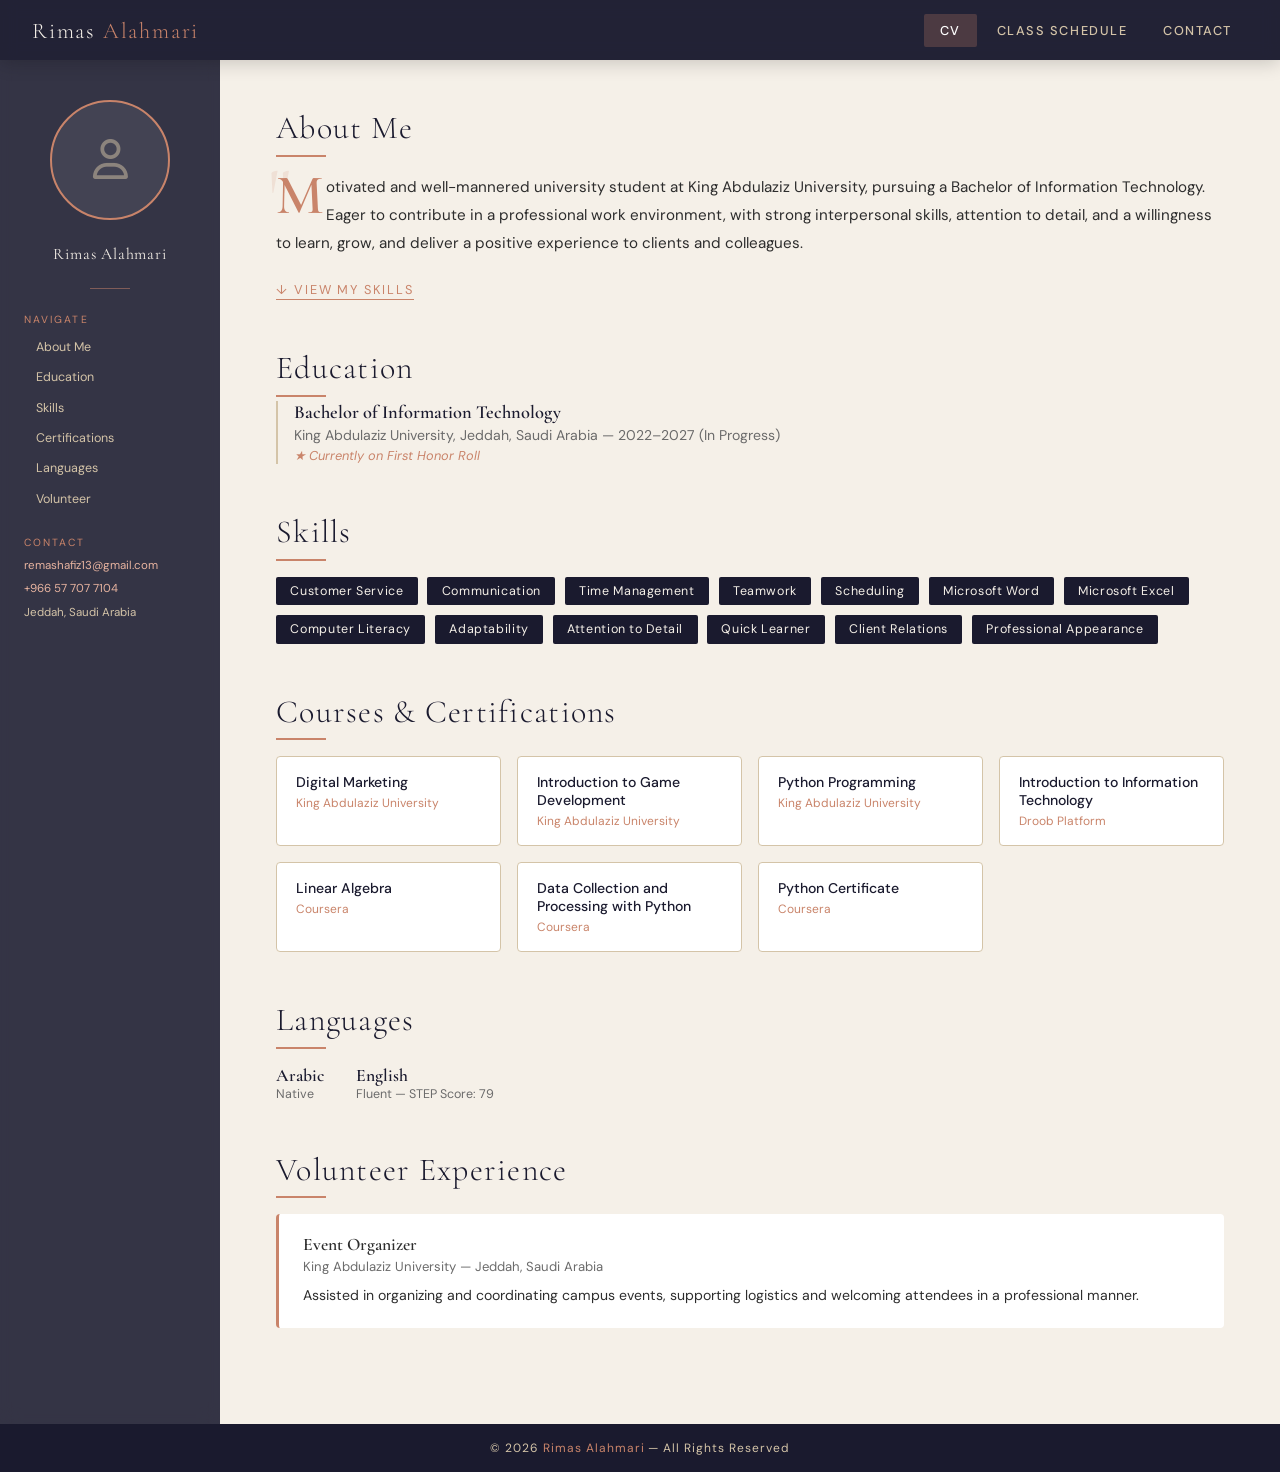
==== index.html @ 383517ef "First commit" ====
<!DOCTYPE html>
<html lang="en">
<head>
  <meta charset="UTF-8" />
  <meta name="viewport" content="width=device-width, initial-scale=1.0"/>
  <title>Rimas Alahmari — CV</title>
  <link rel="stylesheet" href="style.css" />
  <!-- Font Awesome for icons -->
  <link rel="stylesheet" href="https://cdnjs.cloudflare.com/ajax/libs/font-awesome/6.5.0/css/all.min.css"/>
</head>
<body>

  <!-- STICKY HEADER -->
  <header>
    <div class="header-brand">Rimas <span>Alahmari</span></div>
    <nav>
      <a href="index.html" class="active">CV</a>
      <a href="schedule.html">Class Schedule</a>
      <a href="contact.html">Contact</a>
    </nav>
  </header>

  <!-- PAGE WRAPPER -->
  <div class="page-wrapper">

    <!-- LEFT SIDEBAR -->
    <aside class="sidebar">

      <!-- Profile picture placeholder -->
      <div class="profile-img-wrapper">
        <!-- Replace the icon below with an <img> tag once you have your photo:
             <img src="images/profile.jpg" alt="Rimas Alahmari"> -->
        <span class="profile-placeholder">
          <i class="fa-regular fa-user"></i>
        </span>
      </div>

      <div class="sidebar-name">Rimas Alahmari</div>
      <div class="sidebar-divider"></div>

      <!-- Page navigation -->
      <div class="sidebar-section">
        <div class="sidebar-label">Navigate</div>
        <div class="sidebar-links">
          <a href="#about">About Me</a>
          <a href="#education">Education</a>
          <a href="#skills">Skills</a>
          <a href="#certifications">Certifications</a>
          <a href="#languages">Languages</a>
          <a href="#volunteer">Volunteer</a>
        </div>
      </div>

      <!-- Contact info -->
      <div class="sidebar-section">
        <div class="sidebar-label">Contact</div>
        <div class="sidebar-contact-item">
          <a href="mailto:remashafiz13@gmail.com">remashafiz13@gmail.com</a>
        </div>
        <div class="sidebar-contact-item">
          <a href="tel:+966577077104">+966 57 707 7104</a>
        </div>
        <div class="sidebar-contact-item">Jeddah, Saudi Arabia</div>
      </div>

      <!-- Social icons 
      <div class="social-icons">
        <a href="https://x.com" target="_blank" title="X (Twitter)" rel="noopener">
          <i class="fa-brands fa-x-twitter"></i>
        </a>
        <a href="https://linkedin.com" target="_blank" title="LinkedIn" rel="noopener">
          <i class="fa-brands fa-linkedin-in"></i>
        </a>
      </div>  -->

    </aside>

    <!-- MAIN CONTENT -->
    <main class="main-content">

      <!-- ABOUT ME -->
      <section id="about" class="section-block">
        <h2 class="section-title">About Me</h2>
        <p class="about-text">
          Motivated and well-mannered university student at King Abdulaziz University, pursuing a Bachelor of Information Technology. Eager to contribute in a professional work environment, with strong interpersonal skills, attention to detail, and a willingness to learn, grow, and deliver a positive experience to clients and colleagues.
        </p>
        <!-- Fragment link styled differently -->
        <a href="#skills" class="fragment-link">↓ View My Skills</a>
      </section>

      <!-- EDUCATION -->
      <section id="education" class="section-block">
        <h2 class="section-title">Education</h2>

        <div class="edu-item">
          <div class="edu-degree">Bachelor of Information Technology</div>
          <div class="edu-school">King Abdulaziz University, Jeddah, Saudi Arabia &mdash; 2022–2027 (In Progress)</div>
          <div class="edu-note">★ Currently on First Honor Roll</div>
        </div>

        <!-- <div class="edu-item">
          <div class="edu-degree">High School Certificate</div>
          <div class="edu-school">Saudi Arabia &mdash; 2021</div>
        </div> -->

      </section>

      <!-- SKILLS -->
      <section id="skills" class="section-block">
        <h2 class="section-title">Skills</h2>
        <div class="skills-grid">
          <span class="skill-tag">Customer Service</span>
          <span class="skill-tag">Communication</span>
          <span class="skill-tag">Time Management</span>
          <span class="skill-tag">Teamwork</span>
          <span class="skill-tag">Scheduling</span>
          <span class="skill-tag">Microsoft Word</span>
          <span class="skill-tag">Microsoft Excel</span>
          <span class="skill-tag">Computer Literacy</span>
          <span class="skill-tag">Adaptability</span>
          <span class="skill-tag">Attention to Detail</span>
          <span class="skill-tag">Quick Learner</span>
          <span class="skill-tag">Client Relations</span>
          <span class="skill-tag">Professional Appearance</span>
        </div>
      </section>

      <!-- CERTIFICATIONS -->
      <section id="certifications" class="section-block">
        <h2 class="section-title">Courses &amp; Certifications</h2>
        <div class="cert-grid">
          <div class="cert-card">
            <div class="cert-title">Digital Marketing</div>
            <div class="cert-org">King Abdulaziz University</div>
          </div>
          <div class="cert-card">
            <div class="cert-title">Introduction to Game Development</div>
            <div class="cert-org">King Abdulaziz University</div>
          </div>
          <div class="cert-card">
            <div class="cert-title">Python Programming</div>
            <div class="cert-org">King Abdulaziz University</div>
          </div>
          <div class="cert-card">
            <div class="cert-title">Introduction to Information Technology</div>
            <div class="cert-org">Droob Platform</div>
          </div>
          <div class="cert-card">
            <div class="cert-title">Linear Algebra</div>
            <div class="cert-org">Coursera</div>
          </div>
          <div class="cert-card">
            <div class="cert-title">Data Collection and Processing with Python</div>
            <div class="cert-org">Coursera</div>
          </div>
          <div class="cert-card">
            <div class="cert-title">Python Certificate</div>
            <div class="cert-org">Coursera</div>
          </div>
        </div>
      </section>

      <!-- LANGUAGES -->
      <section id="languages" class="section-block">
        <h2 class="section-title">Languages</h2>
        <div class="lang-list">
          <div class="lang-item">
            <div class="lang-name">Arabic</div>
            <div class="lang-level">Native</div>
          </div>
          <div class="lang-item">
            <div class="lang-name">English</div>
            <div class="lang-level">Fluent — STEP Score: 79</div>
          </div>
        </div>
      </section>

      <!-- VOLUNTEER -->
      <section id="volunteer" class="section-block">
        <h2 class="section-title">Volunteer Experience</h2>
        <div class="vol-item">
          <div class="vol-title">Event Organizer</div>
          <div class="vol-org">King Abdulaziz University — Jeddah, Saudi Arabia</div>
          <div class="vol-desc">Assisted in organizing and coordinating campus events, supporting logistics and welcoming attendees in a professional manner.</div>
        </div>
      </section>

    </main>
  </div>

  <!-- FOOTER -->
  <footer>
    &copy; 2026 <span>Rimas Alahmari</span> — All Rights Reserved
  </footer>

</body>
</html>
---- style.css ----
/* ========== GOOGLE FONTS ========== */
@import url('https://fonts.googleapis.com/css2?family=Cormorant+Garamond:ital,wght@0,300;0,400;0,600;1,300&family=DM+Sans:wght@300;400;500&display=swap');

/* ========== CSS VARIABLES ========== */
:root {
  --cream: #f5f0e8;
  --deep: #1a1a2e;
  --rose: #c9846a;
  --rose-light: #e8b4a0;
  --sand: #d4c4a8;
  --text: #2d2d2d;
  --text-light: #6b6b6b;
  --white: #ffffff;
  --nav-width: 220px;
  --header-height: 60px;
}

/* ========== RESET ========== */
*, *::before, *::after {
  margin: 0;
  padding: 0;
  box-sizing: border-box;
}

html {
  scroll-behavior: smooth;
}

body {
  font-family: 'DM Sans', sans-serif;
  color: var(--text);
  background-color: var(--cream);
  /* Background image placeholder — add your image path below */
  background-image: url('images/background.png');
  background-attachment: fixed;
  background-size: cover;
  background-repeat: repeat;
  min-height: 100vh;
  display: flex;
  flex-direction: column;
}

a {
  text-decoration: none;
  color: inherit;
}

/* ========== STICKY HEADER ========== */
header {
  position: sticky;
  top: 0;
  z-index: 100;
  height: var(--header-height);
  background: rgba(26, 26, 46, 0.96);
  backdrop-filter: blur(8px);
  display: flex;
  align-items: center;
  justify-content: space-between;
  padding: 0 2rem;
  box-shadow: 0 2px 20px rgba(0,0,0,0.2);
}

.header-brand {
  font-family: 'Cormorant Garamond', serif;
  font-size: 1.4rem;
  font-weight: 300;
  color: var(--cream);
  letter-spacing: 0.08em;
}

.header-brand span {
  color: var(--rose);
}

nav {
  display: flex;
  gap: 0.25rem;
}

nav a {
  font-size: 0.8rem;
  font-weight: 500;
  letter-spacing: 0.12em;
  text-transform: uppercase;
  color: var(--sand);
  padding: 0.5rem 1rem;
  border-radius: 2px;
  transition: color 0.3s ease, background 0.3s ease;
}

nav a:hover,
nav a.active {
  color: var(--white);
  background: rgba(201, 132, 106, 0.25);
}

/* ========== PAGE WRAPPER ========== */
.page-wrapper {
  display: flex;
  flex: 1;
  min-height: calc(100vh - var(--header-height) - 50px);
}

/* ========== LEFT SIDEBAR ========== */
.sidebar {
  width: var(--nav-width);
  min-width: var(--nav-width);
  background: rgba(26, 26, 46, 0.88);
  backdrop-filter: blur(10px);
  padding: 2.5rem 1.5rem;
  display: flex;
  flex-direction: column;
  align-items: center;
  gap: 1.5rem;
}

/* Profile image placeholder */
.profile-img-wrapper {
  width: 120px;
  height: 120px;
  border-radius: 50%;
  background: rgba(255,255,255,0.08);
  border: 2px solid var(--rose);
  overflow: hidden;
  display: flex;
  align-items: center;
  justify-content: center;
  animation: borderPulse 4s infinite;
  flex-shrink: 0;
}

.profile-img-wrapper img {
  width: 100%;
  height: 100%;
  object-fit: cover;
  border-radius: 50%;
}

.profile-placeholder {
  font-size: 2.5rem;
  color: var(--sand);
  opacity: 0.5;
}

@keyframes borderPulse {
  0%   { border-color: var(--rose); box-shadow: 0 0 0 0 rgba(201,132,106,0.4); }
  50%  { border-color: var(--rose-light); box-shadow: 0 0 0 8px rgba(201,132,106,0); }
  100% { border-color: var(--rose); box-shadow: 0 0 0 0 rgba(201,132,106,0); }
}

.sidebar-name {
  font-family: 'Cormorant Garamond', serif;
  font-size: 1rem;
  color: var(--cream);
  text-align: center;
  letter-spacing: 0.05em;
}

.sidebar-divider {
  width: 40px;
  height: 1px;
  background: var(--rose);
  opacity: 0.5;
}

.sidebar-section {
  width: 100%;
}

.sidebar-label {
  font-size: 0.65rem;
  letter-spacing: 0.2em;
  text-transform: uppercase;
  color: var(--rose);
  margin-bottom: 0.5rem;
}

.sidebar-links {
  display: flex;
  flex-direction: column;
  gap: 0.3rem;
}

.sidebar-links a {
  font-size: 0.78rem;
  color: var(--sand);
  padding: 0.3rem 0;
  border-left: 2px solid transparent;
  padding-left: 0.6rem;
  transition: color 0.25s, border-color 0.25s;
}

.sidebar-links a:hover {
  color: var(--white);
  border-left-color: var(--rose);
}

.sidebar-contact-item {
  font-size: 0.72rem;
  color: var(--sand);
  margin-bottom: 0.4rem;
  line-height: 1.5;
  word-break: break-all;
}

.sidebar-contact-item a {
  color: var(--rose-light);
  transition: color 0.2s;
}

.sidebar-contact-item a:hover {
  color: var(--white);
}

.social-icons {
  display: flex;
  gap: 0.75rem;
  margin-top: 0.5rem;
}

.social-icons a {
  display: flex;
  align-items: center;
  justify-content: center;
  width: 34px;
  height: 34px;
  border-radius: 50%;
  border: 1px solid rgba(201,132,106,0.4);
  color: var(--sand);
  font-size: 0.85rem;
  transition: background 0.3s, color 0.3s, transform 0.3s, border-color 0.3s;
}

.social-icons a:hover {
  background: var(--rose);
  color: var(--white);
  border-color: var(--rose);
  transform: translateY(-3px);
}

/* ========== MAIN CONTENT ========== */
.main-content {
  flex: 1;
  padding: 3rem 3.5rem;
  background: rgba(245, 240, 232, 0.9);
  backdrop-filter: blur(4px);
}

/* ========== SECTION TITLES ========== */
.section-title {
  font-family: 'Cormorant Garamond', serif;
  font-size: 2rem;
  font-weight: 300;
  color: var(--deep);
  letter-spacing: 0.04em;
  margin-bottom: 0.25rem;
  position: relative;
  padding-bottom: 0.6rem;
}

.section-title::after {
  content: '';
  position: absolute;
  bottom: 0;
  left: 0;
  width: 50px;
  height: 2px;
  background: var(--rose);
  transition: width 0.4s ease;
}

.section-title:hover::after {
  width: 100px;
}

.section-block {
  margin-bottom: 3rem;
}

/* ========== ABOUT ME SECTION ========== */
.about-text {
  font-size: 0.95rem;
  line-height: 1.85;
  color: var(--text);
  margin-top: 1rem;
  position: relative;
}

.about-text::first-letter {
  font-family: 'Cormorant Garamond', serif;
  font-size: 3.5rem;
  font-weight: 600;
  color: var(--rose);
  float: left;
  line-height: 0.75;
  margin-right: 0.15rem;
  margin-top: 0.1rem;
}

.about-text::before {
  content: '"';
  font-family: 'Cormorant Garamond', serif;
  font-size: 5rem;
  color: var(--rose);
  opacity: 0.15;
  position: absolute;
  top: -1rem;
  left: -0.5rem;
  line-height: 1;
}

/* ========== FRAGMENT LINK ========== */
.fragment-link {
  display: inline-block;
  margin-top: 1.5rem;
  font-size: 0.8rem;
  letter-spacing: 0.15em;
  text-transform: uppercase;
  color: var(--rose);
  border-bottom: 1px solid var(--rose);
  padding-bottom: 1px;
  transition: color 0.2s, letter-spacing 0.2s;
}

.fragment-link:hover {
  color: var(--deep);
  letter-spacing: 0.2em;
}

/* ========== EDUCATION ========== */
.edu-item {
  margin-bottom: 1.5rem;
  padding-left: 1rem;
  border-left: 2px solid var(--sand);
  transition: border-color 0.3s;
}

.edu-item:hover {
  border-left-color: var(--rose);
}

.edu-degree {
  font-family: 'Cormorant Garamond', serif;
  font-size: 1.15rem;
  color: var(--deep);
  font-weight: 600;
}

.edu-school {
  font-size: 0.88rem;
  color: var(--text-light);
  margin: 0.2rem 0;
}

.edu-note {
  font-size: 0.8rem;
  color: var(--rose);
  font-style: italic;
}

/* ========== SKILLS ========== */
#skills {
  scroll-margin-top: 80px;
}

.skills-grid {
  display: flex;
  flex-wrap: wrap;
  gap: 0.6rem;
  margin-top: 1rem;
}

.skill-tag {
  font-size: 0.78rem;
  letter-spacing: 0.05em;
  padding: 0.4rem 0.9rem;
  background: var(--deep);
  color: var(--cream);
  border-radius: 2px;
  transition: background 0.25s, transform 0.25s;
}

.skill-tag:hover {
  background: var(--rose);
  transform: translateY(-2px);
}

/* ========== LANGUAGES ========== */
.lang-list {
  display: flex;
  gap: 2rem;
  margin-top: 1rem;
}

.lang-item .lang-name {
  font-family: 'Cormorant Garamond', serif;
  font-size: 1.1rem;
  font-weight: 600;
  color: var(--deep);
}

.lang-item .lang-level {
  font-size: 0.78rem;
  color: var(--text-light);
}

/* ========== CERTIFICATIONS ========== */
.cert-grid {
  display: grid;
  grid-template-columns: repeat(auto-fill, minmax(220px, 1fr));
  gap: 1rem;
  margin-top: 1rem;
}

.cert-card {
  background: var(--white);
  border: 1px solid var(--sand);
  border-radius: 4px;
  padding: 1rem 1.2rem;
  transition: box-shadow 0.3s, transform 0.3s;
}

.cert-card:hover {
  box-shadow: 0 8px 25px rgba(0,0,0,0.1);
  transform: translateY(-3px);
}

.cert-title {
  font-size: 0.88rem;
  font-weight: 500;
  color: var(--deep);
  margin-bottom: 0.25rem;
}

.cert-org {
  font-size: 0.75rem;
  color: var(--rose);
}

/* ========== VOLUNTEER ========== */
.vol-item {
  background: var(--white);
  border-radius: 4px;
  padding: 1.2rem 1.5rem;
  margin-top: 1rem;
  border-left: 3px solid var(--rose);
}

.vol-title {
  font-family: 'Cormorant Garamond', serif;
  font-size: 1.1rem;
  font-weight: 600;
}

.vol-org {
  font-size: 0.82rem;
  color: var(--text-light);
  margin: 0.2rem 0 0.6rem;
}

.vol-desc {
  font-size: 0.88rem;
  line-height: 1.7;
}

/* ========== SCHEDULE TABLE ========== */
.table-wrapper {
  overflow-x: auto;
  margin-top: 1.5rem;
  border-radius: 4px;
  box-shadow: 0 4px 20px rgba(0,0,0,0.06);
}

table {
  width: 100%;
  border-collapse: collapse;
  font-size: 0.88rem;
}

thead th {
  background: var(--deep);
  color: var(--cream);
  padding: 0.85rem 1rem;
  text-align: left;
  letter-spacing: 0.08em;
  font-weight: 500;
  font-size: 0.78rem;
  text-transform: uppercase;
}

tbody td {
  padding: 0.75rem 1rem;
  border-bottom: 1px solid rgba(0,0,0,0.06);
  background: var(--white);
  vertical-align: middle;
}

/* Odd rows different color */
tbody tr:nth-child(odd) td {
  background: #faf7f2;
}

/* Hover effects - odd vs even */
tbody tr:nth-child(odd):hover td {
  background: rgba(201, 132, 106, 0.12);
  transition: background 0.2s;
}

tbody tr:nth-child(even):hover td {
  background: rgba(26, 26, 46, 0.06);
  transition: background 0.2s;
}

.time-cell {
  font-family: 'Cormorant Garamond', serif;
  font-size: 0.95rem;
  color: var(--text-light);
}

.course-cell {
  font-weight: 500;
  color: var(--deep);
}

.office-hours td {
  background: rgba(201, 132, 106, 0.08) !important;
  font-style: italic;
  color: var(--text-light);
  text-align: center;
}

/* ========== CONTACT FORM ========== */
.contact-form {
  max-width: 600px;
  margin-top: 1.5rem;
  display: flex;
  flex-direction: column;
  gap: 1.25rem;
}

.form-group {
  display: flex;
  flex-direction: column;
  gap: 0.4rem;
}

.form-group label {
  font-size: 0.75rem;
  letter-spacing: 0.15em;
  text-transform: uppercase;
  color: var(--text-light);
  font-weight: 500;
}

.form-group label span.required {
  color: var(--rose);
  margin-left: 2px;
}

.form-group input,
.form-group textarea {
  border: 1px solid var(--sand);
  border-radius: 2px;
  padding: 0.7rem 1rem;
  font-family: 'DM Sans', sans-serif;
  font-size: 0.9rem;
  color: var(--text);
  background: var(--white);
  outline: none;
  transition: border-color 0.25s, box-shadow 0.25s;
}

.form-group input:focus,
.form-group textarea:focus {
  border-color: var(--rose);
  box-shadow: 0 0 0 3px rgba(201,132,106,0.15);
}

.form-group textarea {
  resize: vertical;
}

.radio-group {
  display: flex;
  gap: 2rem;
  margin-top: 0.25rem;
}

.radio-label {
  display: flex;
  align-items: center;
  gap: 0.5rem;
  font-size: 0.9rem;
  cursor: pointer;
}

.radio-label input[type="radio"] {
  accent-color: var(--rose);
  width: 16px;
  height: 16px;
}

.btn-submit {
  align-self: flex-start;
  background: var(--deep);
  color: var(--cream);
  border: none;
  padding: 0.8rem 2.5rem;
  font-family: 'DM Sans', sans-serif;
  font-size: 0.82rem;
  letter-spacing: 0.15em;
  text-transform: uppercase;
  cursor: pointer;
  border-radius: 2px;
  transition: background 0.3s, transform 0.2s, box-shadow 0.3s;
}

.btn-submit:hover {
  background: var(--rose);
  transform: translateY(-2px);
  box-shadow: 0 8px 20px rgba(201,132,106,0.3);
}

/* ========== FOOTER ========== */
footer {
  background: var(--deep);
  color: var(--sand);
  text-align: center;
  padding: 1rem;
  font-size: 0.75rem;
  letter-spacing: 0.08em;
  margin-top: auto;
}

footer span {
  color: var(--rose);
}

/* ========== RESPONSIVE ========== */
@media (max-width: 768px) {
  .page-wrapper {
    flex-direction: column;
  }

  .sidebar {
    width: 100%;
    min-width: unset;
    flex-direction: row;
    flex-wrap: wrap;
    justify-content: center;
    padding: 1.5rem;
  }

  .main-content {
    padding: 2rem 1.5rem;
  }

  .cert-grid {
    grid-template-columns: 1fr;
  }

  .lang-list {
    flex-direction: column;
    gap: 1rem;
  }

  header {
    flex-direction: column;
    height: auto;
    padding: 1rem;
    gap: 0.5rem;
  }

  nav {
    flex-wrap: wrap;
    justify-content: center;
  }
}

@media (max-width: 480px) {
  .main-content {
    padding: 1.5rem 1rem;
  }
}
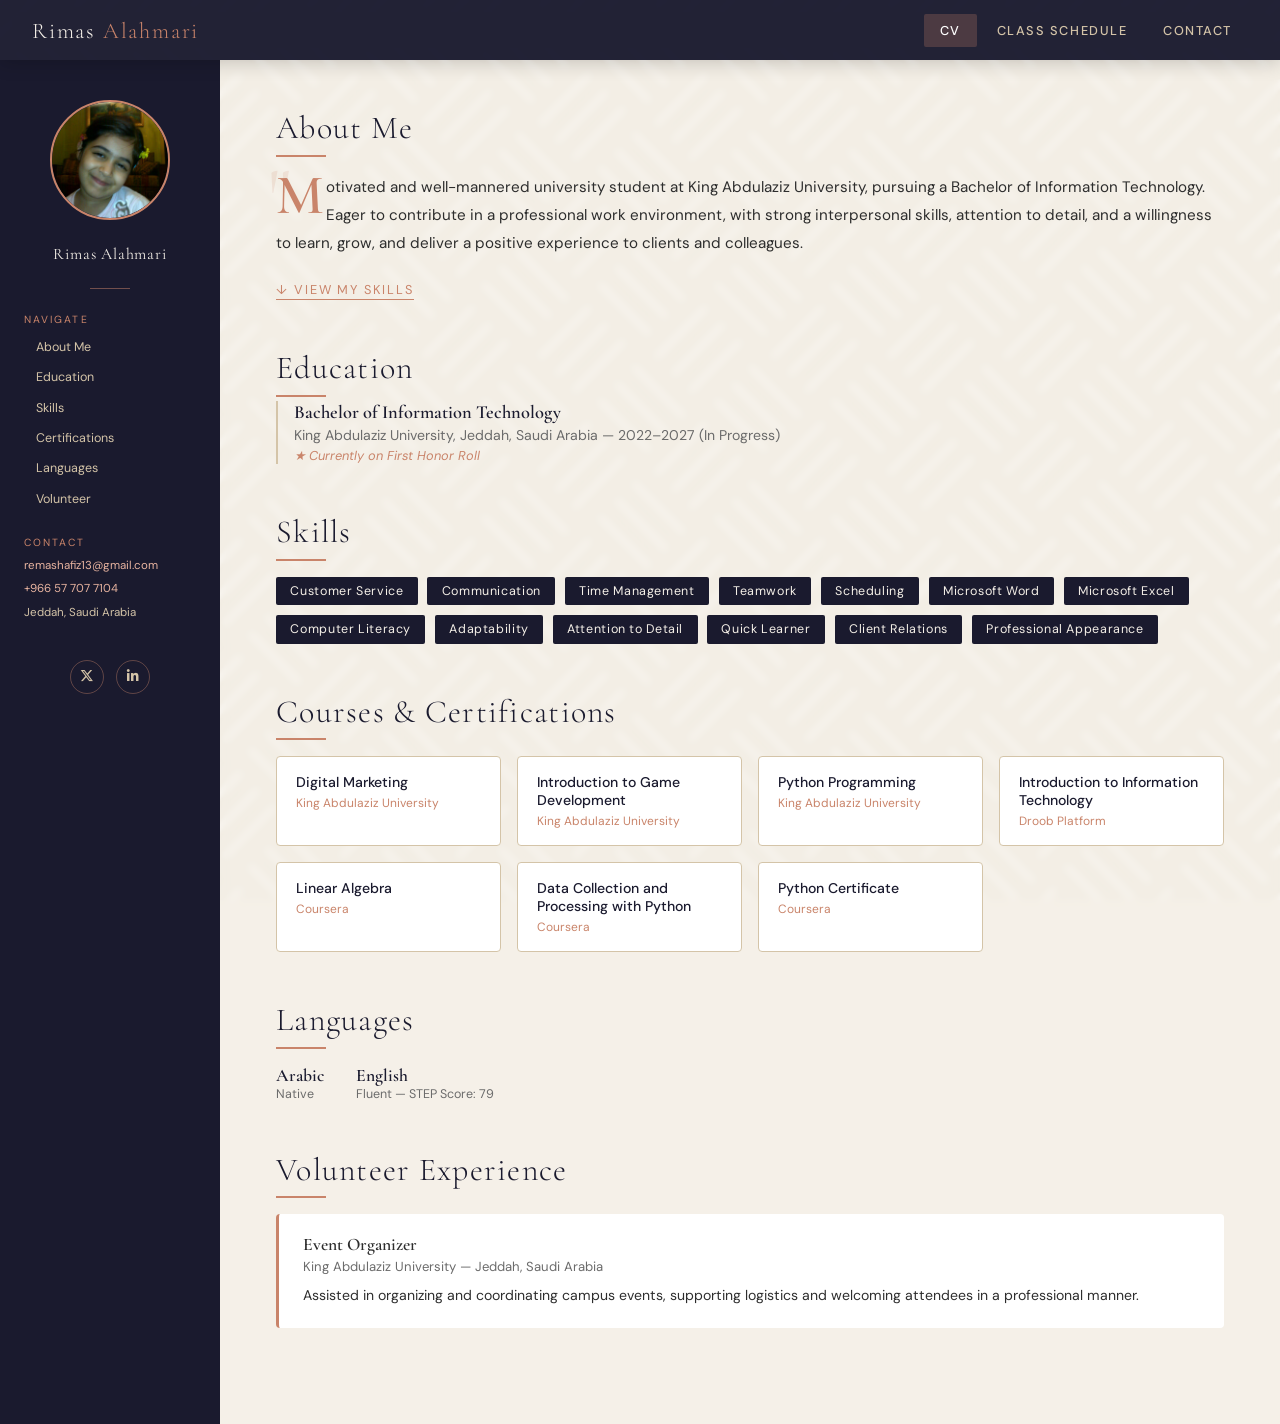
==== commit 8d3e5990: "update" ====
--- a/index.html
+++ b/index.html
@@ -1,13 +1,15 @@
 <!DOCTYPE html>
 <html lang="en">
+
 <head>
   <meta charset="UTF-8" />
-  <meta name="viewport" content="width=device-width, initial-scale=1.0"/>
+  <meta name="viewport" content="width=device-width, initial-scale=1.0" />
   <title>Rimas Alahmari — CV</title>
   <link rel="stylesheet" href="style.css" />
   <!-- Font Awesome for icons -->
-  <link rel="stylesheet" href="https://cdnjs.cloudflare.com/ajax/libs/font-awesome/6.5.0/css/all.min.css"/>
+  <link rel="stylesheet" href="https://cdnjs.cloudflare.com/ajax/libs/font-awesome/6.5.0/css/all.min.css" />
 </head>
+
 <body>
 
   <!-- STICKY HEADER -->
@@ -26,13 +28,9 @@
     <!-- LEFT SIDEBAR -->
     <aside class="sidebar">
 
-      <!-- Profile picture placeholder -->
+      <!-- Profile image -->
       <div class="profile-img-wrapper">
-        <!-- Replace the icon below with an <img> tag once you have your photo:
-             <img src="images/profile.jpg" alt="Rimas Alahmari"> -->
-        <span class="profile-placeholder">
-          <i class="fa-regular fa-user"></i>
-        </span>
+        <img src="images/ME.jpg" alt="Rimas Alahmari">
       </div>
 
       <div class="sidebar-name">Rimas Alahmari</div>
@@ -63,7 +61,7 @@
         <div class="sidebar-contact-item">Jeddah, Saudi Arabia</div>
       </div>
 
-      <!-- Social icons 
+      <!-- Social icons -->
       <div class="social-icons">
         <a href="https://x.com" target="_blank" title="X (Twitter)" rel="noopener">
           <i class="fa-brands fa-x-twitter"></i>
@@ -71,7 +69,7 @@
         <a href="https://linkedin.com" target="_blank" title="LinkedIn" rel="noopener">
           <i class="fa-brands fa-linkedin-in"></i>
         </a>
-      </div>  -->
+      </div>
 
     </aside>
 
@@ -82,7 +80,10 @@
       <section id="about" class="section-block">
         <h2 class="section-title">About Me</h2>
         <p class="about-text">
-          Motivated and well-mannered university student at King Abdulaziz University, pursuing a Bachelor of Information Technology. Eager to contribute in a professional work environment, with strong interpersonal skills, attention to detail, and a willingness to learn, grow, and deliver a positive experience to clients and colleagues.
+          Motivated and well-mannered university student at King Abdulaziz University, pursuing a Bachelor of
+          Information Technology. Eager to contribute in a professional work environment, with strong interpersonal
+          skills, attention to detail, and a willingness to learn, grow, and deliver a positive experience to clients
+          and colleagues.
         </p>
         <!-- Fragment link styled differently -->
         <a href="#skills" class="fragment-link">↓ View My Skills</a>
@@ -97,11 +98,6 @@
           <div class="edu-school">King Abdulaziz University, Jeddah, Saudi Arabia &mdash; 2022–2027 (In Progress)</div>
           <div class="edu-note">★ Currently on First Honor Roll</div>
         </div>
-
-        <!-- <div class="edu-item">
-          <div class="edu-degree">High School Certificate</div>
-          <div class="edu-school">Saudi Arabia &mdash; 2021</div>
-        </div> -->
 
       </section>
 
@@ -181,17 +177,7 @@
         <div class="vol-item">
           <div class="vol-title">Event Organizer</div>
           <div class="vol-org">King Abdulaziz University — Jeddah, Saudi Arabia</div>
-          <div class="vol-desc">Assisted in organizing and coordinating campus events, supporting logistics and welcoming attendees in a professional manner.</div>
+          <div class="vol-desc">Assisted in organizing and coordinating campus events, supporting logistics and
+            welcoming attendees in a professional manner.</div>
         </div>
-      </section>
-
-    </main>
-  </div>
-
-  <!-- FOOTER -->
-  <footer>
-    &copy; 2026 <span>Rimas Alahmari</span> — All Rights Reserved
-  </footer>
-
-</body>
-</html>
+      </section>
--- a/style.css
+++ b/style.css
@@ -30,8 +30,7 @@
   font-family: 'DM Sans', sans-serif;
   color: var(--text);
   background-color: var(--cream);
-  /* Background image placeholder — add your image path below */
-  background-image: url('images/background.png');
+  background-image: url('images/floor-tile.png');
   background-attachment: fixed;
   background-size: cover;
   background-repeat: repeat;
@@ -105,7 +104,7 @@
 .sidebar {
   width: var(--nav-width);
   min-width: var(--nav-width);
-  background: rgba(26, 26, 46, 0.88);
+  background: rgba(26, 26, 46, 1);
   backdrop-filter: blur(10px);
   padding: 2.5rem 1.5rem;
   display: flex;
@@ -135,13 +134,6 @@
   object-fit: cover;
   border-radius: 50%;
 }
-
-.profile-placeholder {
-  font-size: 2.5rem;
-  color: var(--sand);
-  opacity: 0.5;
-}
-
 @keyframes borderPulse {
   0%   { border-color: var(--rose); box-shadow: 0 0 0 0 rgba(201,132,106,0.4); }
   50%  { border-color: var(--rose-light); box-shadow: 0 0 0 8px rgba(201,132,106,0); }
@@ -242,7 +234,7 @@
 .main-content {
   flex: 1;
   padding: 3rem 3.5rem;
-  background: rgba(245, 240, 232, 0.9);
+  background: rgba(245, 240, 232, 0.60);
   backdrop-filter: blur(4px);
 }
 
@@ -495,19 +487,24 @@
   vertical-align: middle;
 }
 
-/* Odd rows different color */
-tbody tr:nth-child(odd) td {
-  background: #faf7f2;
-}
-
-/* Hover effects - odd vs even */
-tbody tr:nth-child(odd):hover td {
+/* Weekday rows */
+tbody tr.weekday td {
+  background: var(--white);
+}
+
+/* Weekend rows (Friday & Saturday) - different background */
+tbody tr.weekend td {
+  background: #f0eaf8;
+}
+
+/* Hover effects - weekday vs weekend */
+tbody tr.weekday:hover td {
   background: rgba(201, 132, 106, 0.12);
   transition: background 0.2s;
 }
 
-tbody tr:nth-child(even):hover td {
-  background: rgba(26, 26, 46, 0.06);
+tbody tr.weekend:hover td {
+  background: rgba(100, 80, 160, 0.12);
   transition: background 0.2s;
 }
 
@@ -520,13 +517,6 @@
 .course-cell {
   font-weight: 500;
   color: var(--deep);
-}
-
-.office-hours td {
-  background: rgba(201, 132, 106, 0.08) !important;
-  font-style: italic;
-  color: var(--text-light);
-  text-align: center;
 }
 
 /* ========== CONTACT FORM ========== */
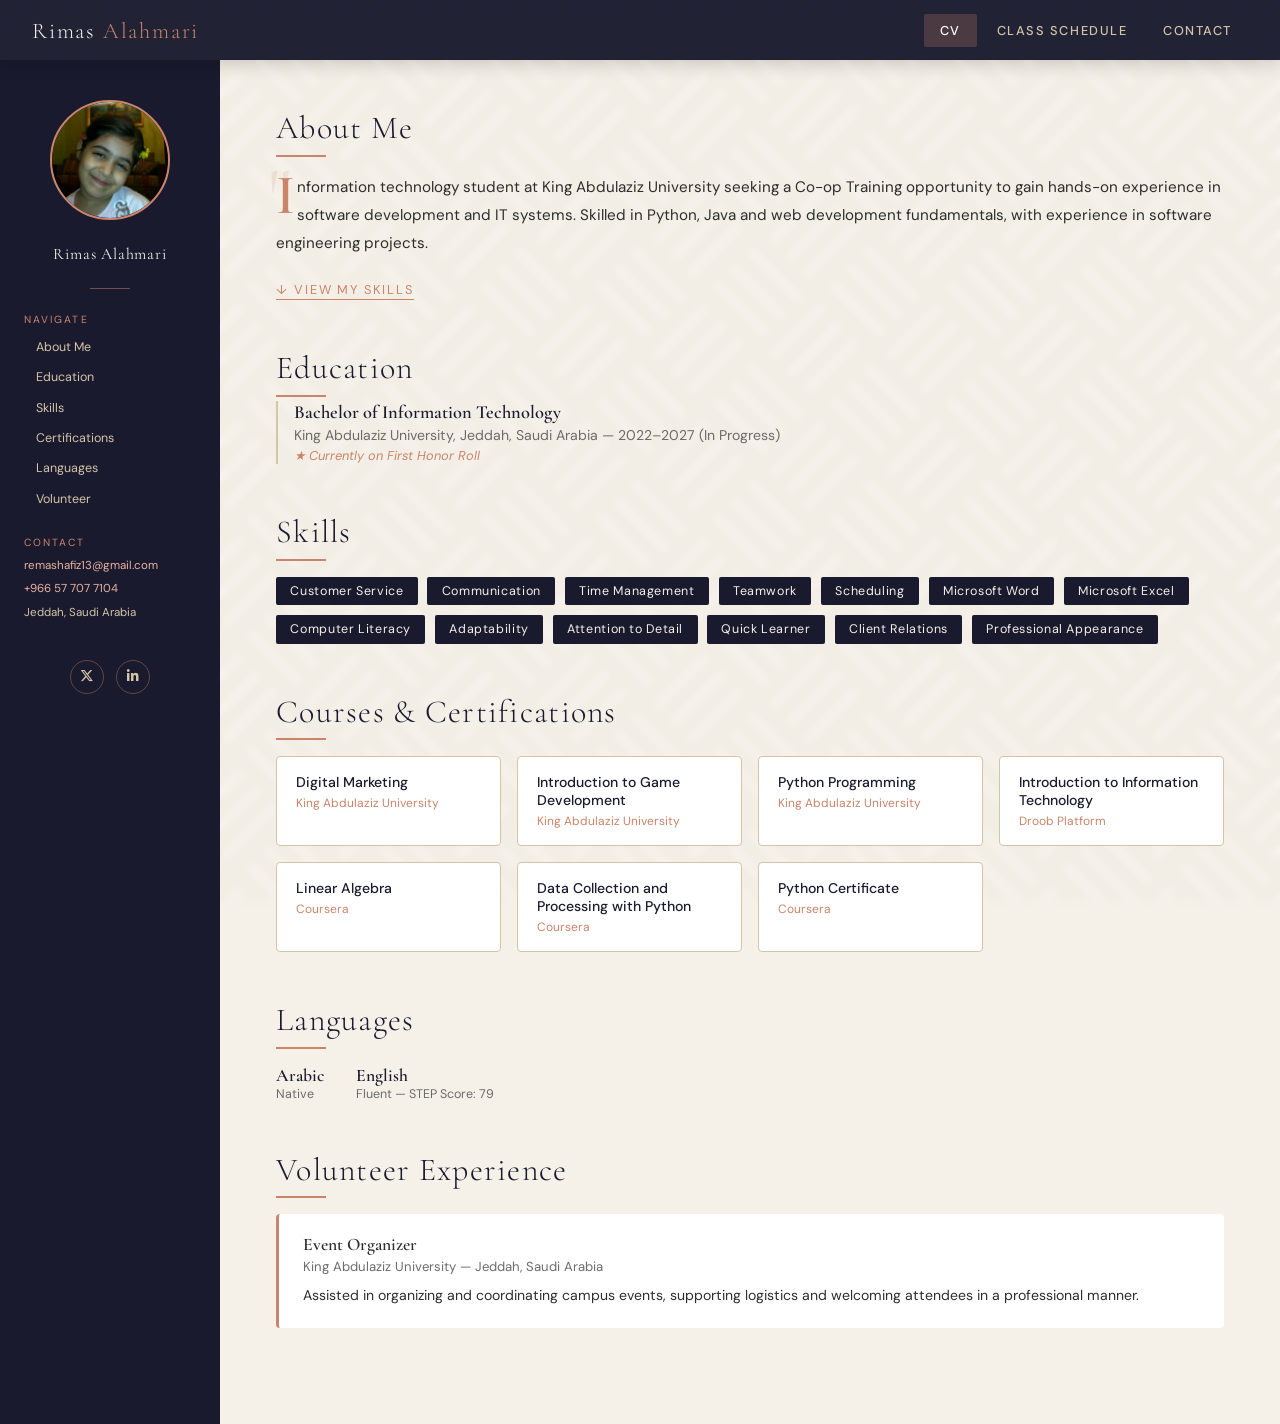
==== commit 4fb12782: "updated About me and skills" ====
--- a/index.html
+++ b/index.html
@@ -80,10 +80,7 @@
       <section id="about" class="section-block">
         <h2 class="section-title">About Me</h2>
         <p class="about-text">
-          Motivated and well-mannered university student at King Abdulaziz University, pursuing a Bachelor of
-          Information Technology. Eager to contribute in a professional work environment, with strong interpersonal
-          skills, attention to detail, and a willingness to learn, grow, and deliver a positive experience to clients
-          and colleagues.
+          Information technology student at King Abdulaziz University seeking a Co-op Training opportunity to gain hands-on experience in software development and IT systems. Skilled in Python, Java and web development fundamentals, with experience in software engineering projects.
         </p>
         <!-- Fragment link styled differently -->
         <a href="#skills" class="fragment-link">↓ View My Skills</a>
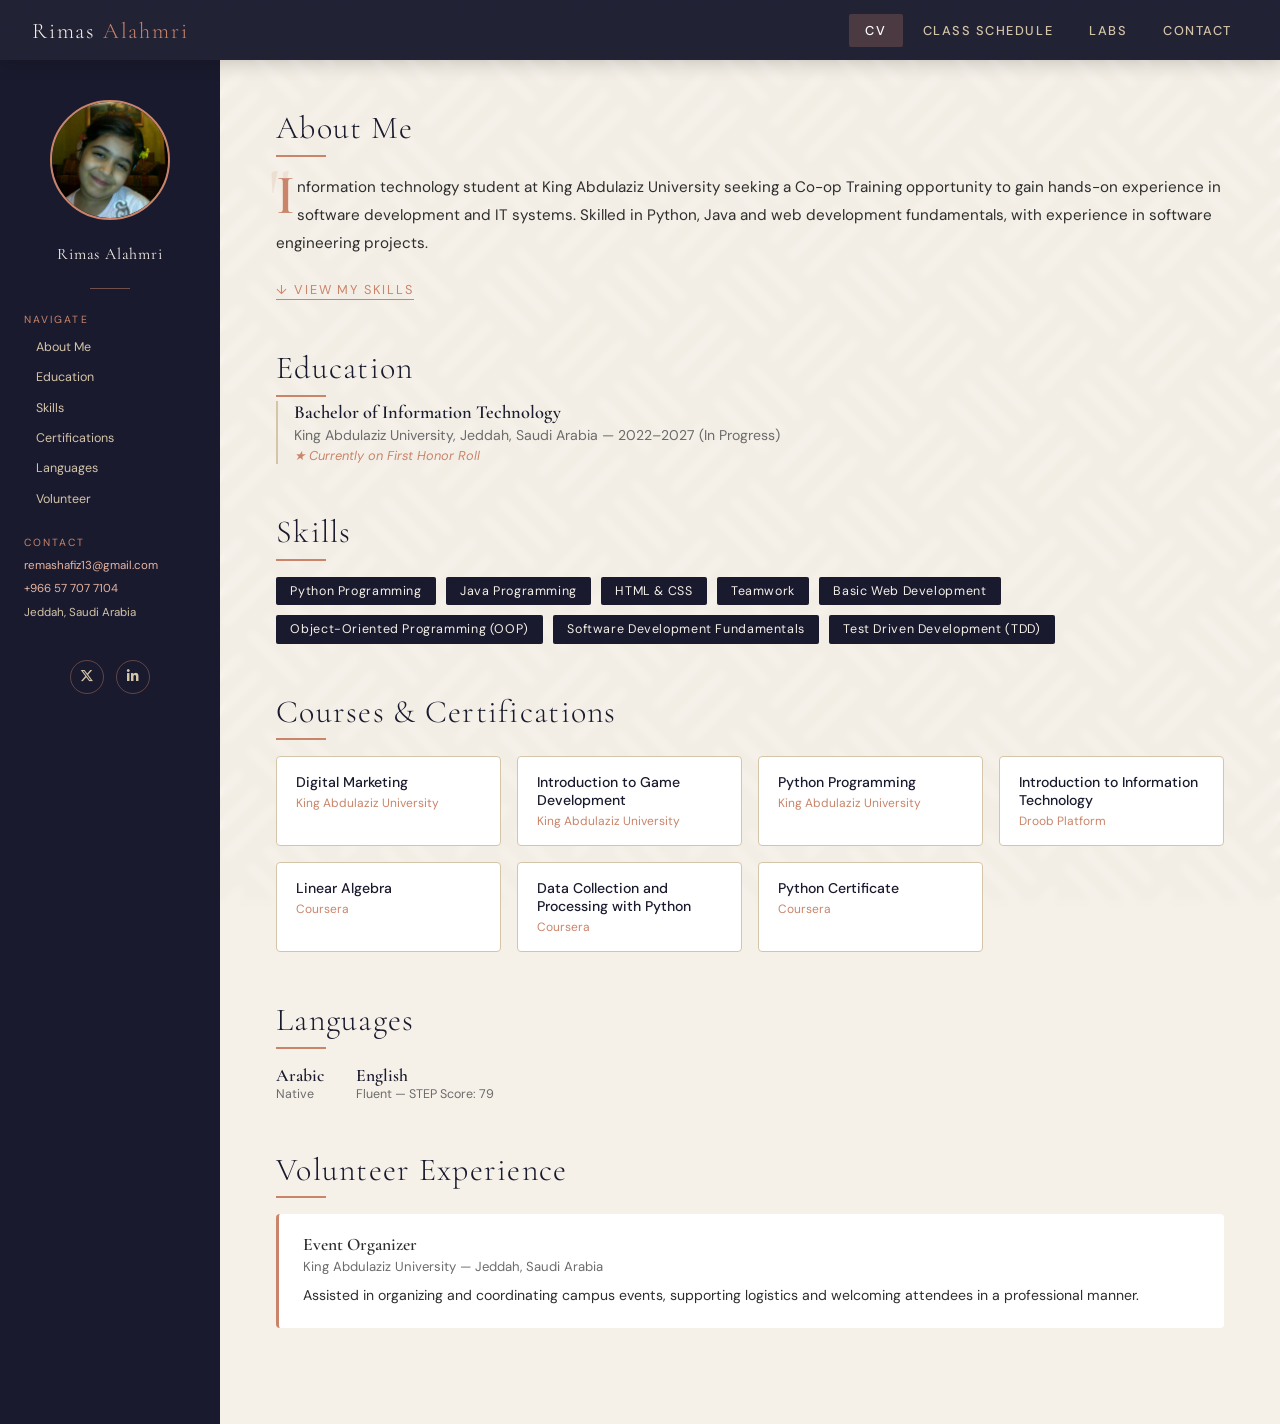
==== commit 29e03025: "update portfolio" ====
--- a/index.html
+++ b/index.html
@@ -14,10 +14,11 @@
 
   <!-- STICKY HEADER -->
   <header>
-    <div class="header-brand">Rimas <span>Alahmari</span></div>
+    <div class="header-brand">Rimas <span>Alahmri</span></div>
     <nav>
       <a href="index.html" class="active">CV</a>
       <a href="schedule.html">Class Schedule</a>
+      <a href="labs.html">Labs</a>
       <a href="contact.html">Contact</a>
     </nav>
   </header>
@@ -30,10 +31,10 @@
 
       <!-- Profile image -->
       <div class="profile-img-wrapper">
-        <img src="images/ME.jpg" alt="Rimas Alahmari">
+        <img src="images/ME.jpg" alt="Rimas Alahmri">
       </div>
 
-      <div class="sidebar-name">Rimas Alahmari</div>
+      <div class="sidebar-name">Rimas Alahmri</div>
       <div class="sidebar-divider"></div>
 
       <!-- Page navigation -->
@@ -102,19 +103,14 @@
       <section id="skills" class="section-block">
         <h2 class="section-title">Skills</h2>
         <div class="skills-grid">
-          <span class="skill-tag">Customer Service</span>
-          <span class="skill-tag">Communication</span>
-          <span class="skill-tag">Time Management</span>
+          <span class="skill-tag">Python Programming</span>
+          <span class="skill-tag">Java Programming</span>
+          <span class="skill-tag">HTML & CSS</span>
           <span class="skill-tag">Teamwork</span>
-          <span class="skill-tag">Scheduling</span>
-          <span class="skill-tag">Microsoft Word</span>
-          <span class="skill-tag">Microsoft Excel</span>
-          <span class="skill-tag">Computer Literacy</span>
-          <span class="skill-tag">Adaptability</span>
-          <span class="skill-tag">Attention to Detail</span>
-          <span class="skill-tag">Quick Learner</span>
-          <span class="skill-tag">Client Relations</span>
-          <span class="skill-tag">Professional Appearance</span>
+          <span class="skill-tag">Basic Web Development</span>
+          <span class="skill-tag">Object-Oriented Programming (OOP)</span>
+          <span class="skill-tag">Software Development Fundamentals</span>
+          <span class="skill-tag">Test Driven Development (TDD)</span>
         </div>
       </section>
 
--- a/style.css
+++ b/style.css
@@ -611,6 +611,78 @@
   box-shadow: 0 8px 20px rgba(201,132,106,0.3);
 }
 
+/* ========== LABS ========== */
+.labs-grid {
+  display: flex;
+  flex-direction: column;
+  gap: 1rem;
+}
+
+.lab-card {
+  display: flex;
+  align-items: center;
+  gap: 1.5rem;
+  background: var(--white);
+  border: 1px solid var(--sand);
+  border-radius: 4px;
+  padding: 1.2rem 1.5rem;
+  transition: box-shadow 0.3s, transform 0.3s, border-color 0.3s;
+}
+
+.lab-card:hover {
+  box-shadow: 0 8px 25px rgba(0,0,0,0.1);
+  transform: translateY(-2px);
+  border-color: var(--rose);
+}
+
+.lab-number {
+  font-family: 'Cormorant Garamond', serif;
+  font-size: 2.5rem;
+  font-weight: 600;
+  color: var(--rose);
+  opacity: 0.4;
+  min-width: 50px;
+  line-height: 1;
+}
+
+.lab-info {
+  flex: 1;
+}
+
+.lab-title {
+  font-family: 'Cormorant Garamond', serif;
+  font-size: 1.2rem;
+  font-weight: 600;
+  color: var(--deep);
+}
+
+.lab-course {
+  font-size: 0.78rem;
+  color: var(--text-light);
+  margin-top: 0.2rem;
+}
+
+.lab-btn {
+  display: inline-flex;
+  align-items: center;
+  gap: 0.5rem;
+  background: var(--deep);
+  color: var(--cream);
+  font-size: 0.75rem;
+  letter-spacing: 0.12em;
+  text-transform: uppercase;
+  padding: 0.55rem 1.2rem;
+  border-radius: 2px;
+  white-space: nowrap;
+  transition: background 0.3s, transform 0.2s, box-shadow 0.3s;
+}
+
+.lab-btn:hover {
+  background: var(--rose);
+  transform: translateY(-2px);
+  box-shadow: 0 6px 16px rgba(201,132,106,0.3);
+}
+
 /* ========== FOOTER ========== */
 footer {
   background: var(--deep);
@@ -671,4 +743,4 @@
   .main-content {
     padding: 1.5rem 1rem;
   }
-}
+}
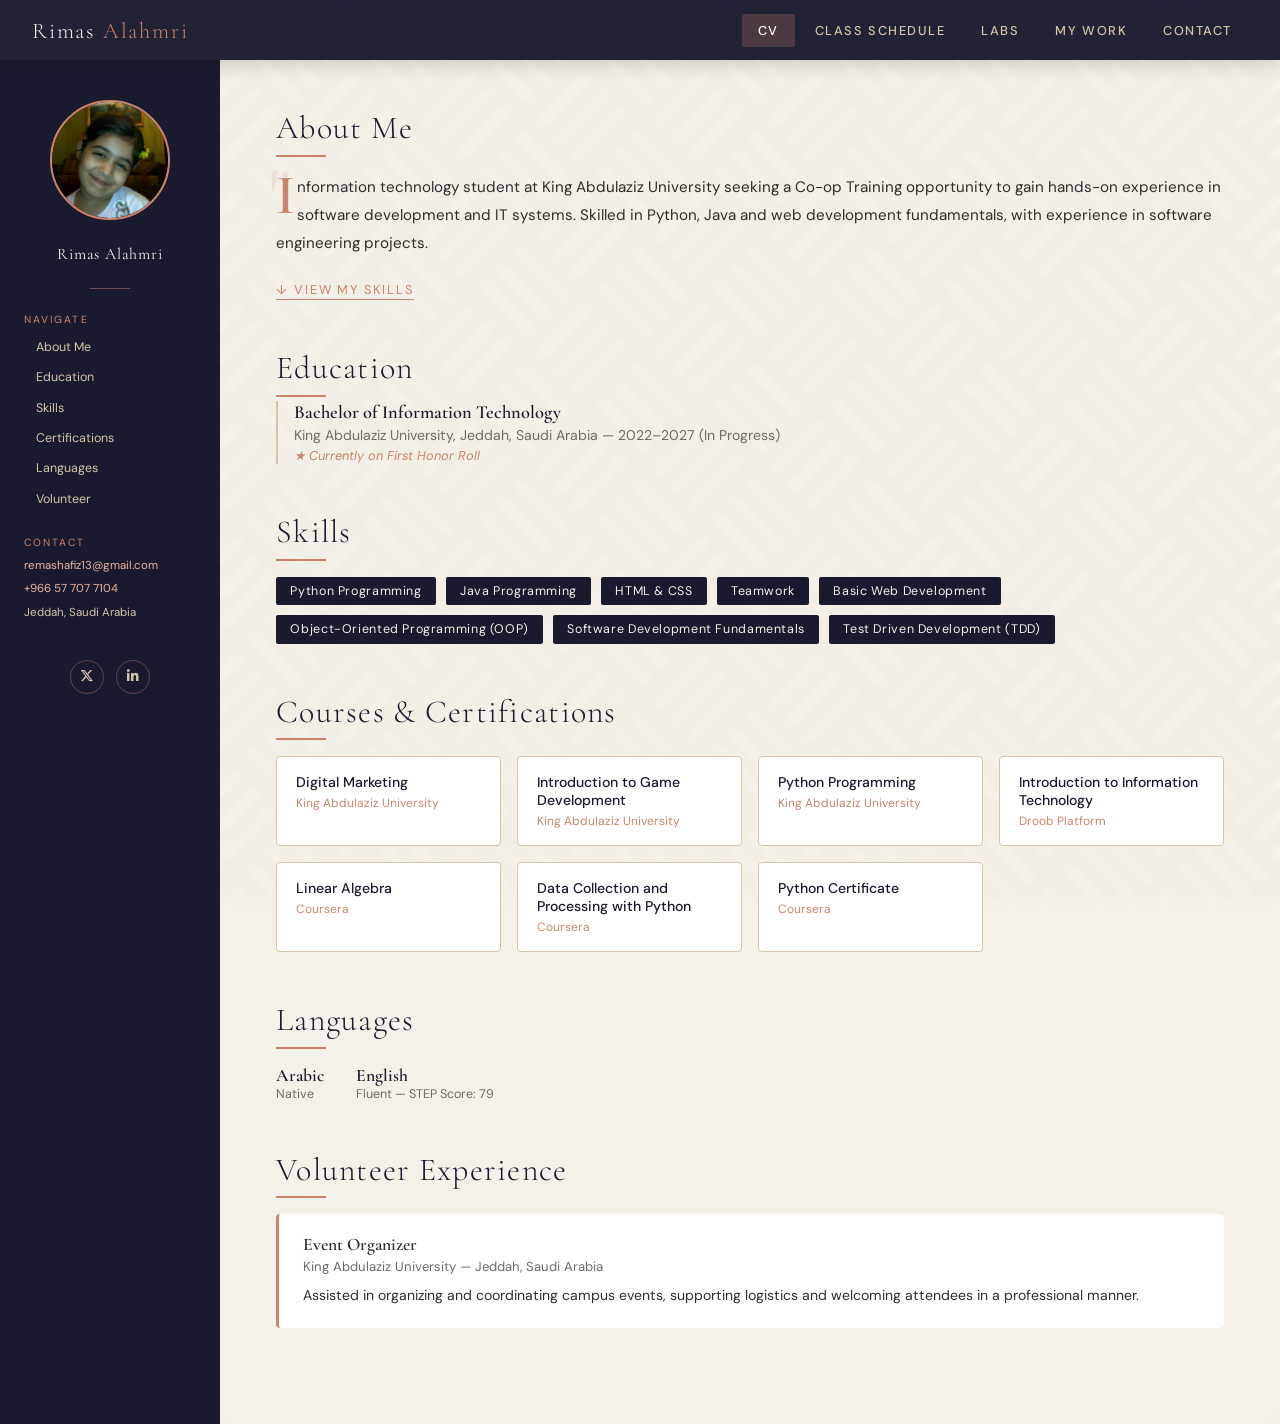
==== commit cd3552bd: "I added my work page with the apps" ====
--- a/index.html
+++ b/index.html
@@ -19,6 +19,7 @@
       <a href="index.html" class="active">CV</a>
       <a href="schedule.html">Class Schedule</a>
       <a href="labs.html">Labs</a>
+      <a href="myworks.html">My Work</a>
       <a href="contact.html">Contact</a>
     </nav>
   </header>
